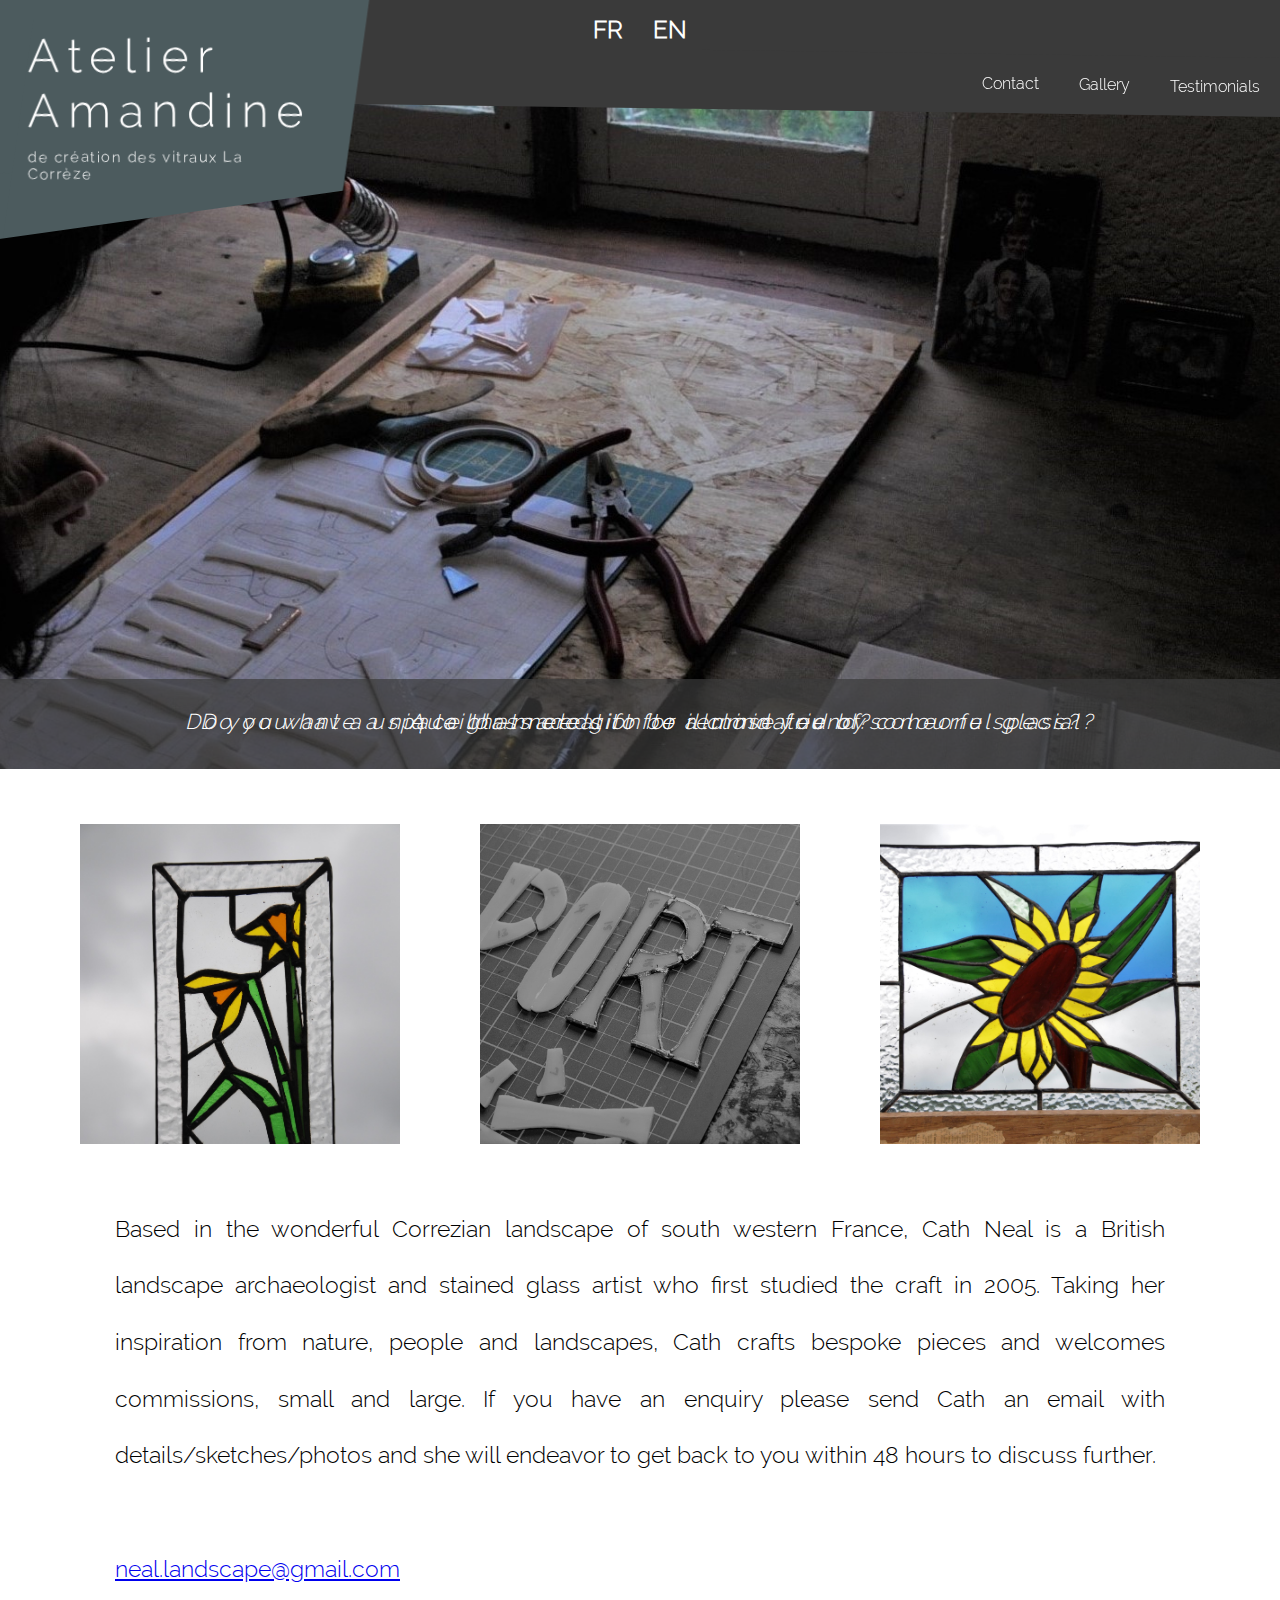
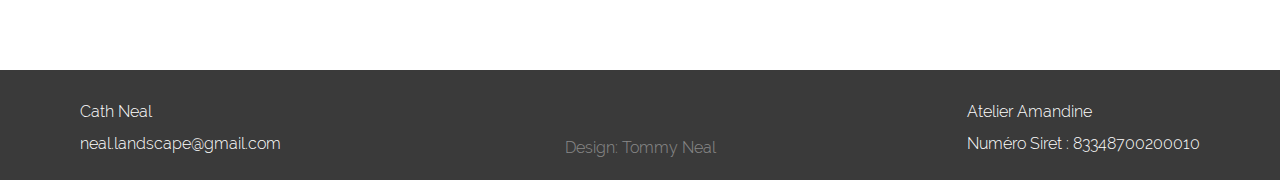
==== index.html @ 633e2542 "Add files via upload" ====
<!DOCTYPE html>
<html lang="en">
<head>
  <meta charset="UTF-8">
  <meta name="viewport" content="width=device-width, initial-scale=1.0">
  <title>Atelier Amandine</title>
  <link rel="stylesheet" type="text/css" href="styles.css">
</head>

<body>

  <!-- Language Toggle Links -->
  <div id="langTogContainer">
    <a class="langToggle" href="index-fr.html"> FR </a>
    <a class="langToggle" href="index.html"> EN </a>
  </div>

  <!-- Heading -->
  <div id="companyNameContainer" class="notranslate">
    <h1 id="companyName">Atelier <br> Amandine</h1>
    <h2 id="tagline">de cr&eacute;ation des vitraux La Corr&egrave;ze</h2>   
  </div>

  <!-- Navigation Bar -->
  <div id="navBarStartPos"></div>
  <div id="container">
    <ul>
      <li > <a href="testimonials-en.html">Testimonials</a></li>
      <li> <a href="gallery-en.html">Gallery</a></li>
      <li>  <a href="contact-en.html">Contact</a></li>
    </ul>
  </div>

  <!-- Background -->
  <div id="main_background">
    <div id="quContainer">
      <p class="quText" id="q1">Do you have a space that needs to be illuminated by colourful glass?</p>
      <p class="quText" id="q2">A tailor-made gift for a close friend?</p>
      <p class="quText" id="q3">Do you want a unique glass creation to remind you of someone special?</p>
    </div>
  </div>

  <!-- Info -->
  <div id="flexContainer">
    <div class="imgContainer">
      <img src="images/flowers1.jpg" alt="Stained glass flowers" class="images">
    </div>
    <div class="imgContainer"  id="workBench">
      <img src="images/workbench1.jpg" alt="Work Bench" class="images">
    </div>
    <div class="imgContainer">
      <img src="images/sunflower1.jpg" alt="Stained glass sunflower" class="images">
    </div>
  </div>
  <div id="textContainer">
    <p id="para"> Based in the wonderful Correzian landscape of south western France, Cath Neal is a British landscape archaeologist and stained glass artist who first studied the craft in 2005. Taking her inspiration from nature, people and landscapes, Cath crafts bespoke pieces and
    welcomes commissions, small and large. If you have an enquiry please send Cath an email with details/sketches/photos and she will 
    endeavor to get back to you within 48 hours to discuss further. <br><br>
    <a href="mailto:neal.landscape@gmail.com">neal.landscape@gmail.com</a></p>
  </div>

  <!--- Footer -->
  <div id="footer">
    <p id="info"> Cath Neal<br>neal.landscape@gmail.com</p>
    <p id="NS"> Atelier Amandine<br>Numéro Siret :  83348700200010</p>
    <p id="design"> Design: Tommy Neal</p>
  </div>

</body>
</html>
---- styles.css ----
/*Adding custom font Raleway*/
@font-face {
  font-family: Raleway;
  src: url(fonts/Raleway-Light.ttf);
}
body{
  margin: 0;
  padding:0;
  font-family: Raleway, Verdana, Geneva, Tahoma, sans-serif;  
  position: relative; /*relative position required for min-width of webpage*/
  top: 0;
  left: 0;
  min-width: 970px; /*min-width of webpage*/
}
 
/*Language Toggle Links*/
#langTogContainer{
  position: fixed;
  top: 0;
  left: 50%;
  transform: translate(-50%, 0); /*Fixed positioning/translate centre the language toggle at the top of page*/
  z-index: 500;
  background-color: rgb(58, 58, 58);
}
.langToggle{
  color: white;
  font-size: 18pt;
  text-decoration: none;
  float: left;
  padding: 15px;
  font-weight: bold;
  transition: background-color 0.6s ease; /*Hover style change eases*/
}
.langToggle:hover{
  background-color: rgb(80, 80, 80); /*Hover style change*/
}

/*Heading and Tagline styles*/
#companyNameContainer {
  width: 340px; 
  height: 215px; 
  margin: 0;
  padding: 0;
  position: absolute;
  top: 0;
  left: 0;
  background-color: rgb(76, 91, 94);
  transform: skewY(-8deg); /*Skew container to give slanted style on bottom*/
  z-index: 200;
}
#companyNameContainer::before {
  width: 100%;
  height: 100%;
  content: "";
  position:absolute;
  top: 0;
  left: 18px;
  background: rgb(76, 91, 94);
  transform: skewX(-8deg); /*Add the same container before and skew in the x direction to give slanted style on right side*/
}
#companyNameContainer::after{ /*Add the same container after and reverse skew in y direction, this container covers transparent space left in the top left corner from previous skews*/ 
  width: 95%;
  height: 100%;
  content: "";
  position:absolute;
  top: -20%;
  left: 0;
  background: rgb(76, 91, 94);
  transform: skewY(8deg);
  z-index: -300;
}
#companyName {
  font-weight: 100;
  color: white;
  font-size: 35pt;
  margin: 0;
  padding: 28px 28px 0px 28px;
  max-width: 100%;
  letter-spacing: 0.17em;
  transform: skewY(8deg); /*Reverse Skew inherited from container so that text is straight*/
}
#tagline{
  color: white;
  font-weight: 100;
  font-size: 11pt;
  font-weight: 100;
  letter-spacing: 0.1em;
  margin: 0;
  padding: 10px 28px 28px 28px;
  transform: skewY(8deg) /*Reverse Skew inherited from container so that text is straight*/
}
  
/*NavBar Styles*/
  
#navBarStartPos{
  width: 100%;
  height: 49px; /*49px div to offset start position of navigation bar*/ 
  background-color: rgba(58, 58, 58);
}
#container{
  overflow: hidden;
  position: sticky;
  top:0;
  margin: 0;
  background-image: linear-gradient(to bottom, rgb(58, 58, 58, 1) 50%, rgb(58, 58, 58, 0)50%); /*Used to cover transparent space left by skew of <ul> and <li>'s, bottom half is left transparent so bottom skew style is left visible*/
  z-index: 100;

}
ul {
  list-style-type: none;
  margin: 0;
  padding: 0;
  overflow: hidden; /*Hide skew overflow*/
  background: rgba(58, 58, 58);
  position: -webkit-sticky; /* Safari */   
  position: sticky;
  top: 0;
  margin: 0 0 16px 0; /*Bottom margin used to create transparent skew for NavBar. If skewY() angle on ul/li/li a change, this must also be changed to fit.*/
  transform: skewY(0.8deg); /*Skew style for bottom of NavBar*/
  z-index: 100;

}
li {
  float: right; 
  transform: skewY(0.8deg); /*Skew style for bottom of NavBar*/
}
li a {
  text-decoration: none;
  color: white;
  display: block;
  padding:20px;
  transform: skewY(-1.6deg); /*Reverse inherited skews for text in NavBar*/
  transition: background-color 0.6s ease; /*Hover style change eases*/
}
li a:hover{
  background-color: rgb(80, 80, 80)
}
  
/* Background */
  
#main_background{
  position: relative; /*relative positioning to move slightly down*/
  top: -75px; 
  left: 0;
  width: 100%;
  height: 80vh; /*height not covering the whole viewport*/
  margin: 0;
  z-index: -20; /*low z index for rotating questions to be on top*/
  background: url("images/WorkingOriginal1111.jpg") no-repeat right bottom fixed; /*main picture for homepage, fixed positioning*/
  background-size: cover;
}
#quContainer{
  width: 100%;
  background-color: rgb(58, 58, 58, 0.7);
  height: 90px;
  position: absolute;
  bottom: 0;
  left: 0;
  right: 0;
}
.quText {
  width: 100%;
  font-size: 16pt;
  font-style: italic;
  letter-spacing: 0.15em;
  margin: 0;
  position: absolute;
  top: 30px;
  left: 0;
  text-align: center;
  color: white;
  animation-duration: 30s; /*animation settings for rotating questions on bottom on main picture*/
  animation-timing-function: ease-in-out;
  animation-iteration-count: infinite;
  -webkit-animation-timing-function: ease-in-out;
  -webkit-animation-duration: 30s;
  -webkit-animation-timing-function: infinite;
}
/*animation names for each question*/
#q1{
  animation-name: anim_1;
  -webkit-animation-name: anim_1;
}
#q2{
  animation-name: anim_2;
  -webkit-animation-name: anim_2;
}
#q3{
  animation-name: anim_3;
  -webkit-animation-name: anim_3;
}
@keyframes anim_1 {
  0%, 6% {opacity: 0; } /*fade in q1*/
  6%, 27% {opacity: 1; } /*max opacity*/
  33%, 100% {opacity: 0; } /*fade out q1*/
}
@-webkit-keyframes anim_1 {
  0%, 6% {opacity: 0; } /*fade in q1*/
  6%, 27% {opacity: 1; } /*max opacity*/
  33%, 100% {opacity: 0; } /*fade out q1*/
}
@keyframes anim_2 {
  0%, 33% {opacity: 0; } /*fade in q2*/
  39%, 60% {opacity: 1; } /*max opacity*/
  66%, 100% {opacity: 0; } /*fade out q2*/
}
@-webkit-keyframes anim_2 {
  0%, 33% {opacity: 0; } /*fade in q2*/
  39%, 60% {opacity: 1; } /*max opacity*/
  66%, 100% {opacity: 0; } /*fade out q2*/
}
@keyframes anim_3 {
  0%, 66% {opacity: 0; }/*fade in q3*/
  72%, 94% {opacity: 1; } /*max opacity*/
  94%, 100% {opacity: 0; } /*fade out q3*/
}
@-webkit-keyframes anim_3 {
  0%, 66% {opacity: 0; }/*fade in q3*/
  72%, 94% {opacity: 1; } /*max opacity*/
  94%, 100% {opacity: 0; } /*fade out q3*/
}
/* Info */
#flexContainer{
  position: relative;
  top: -50px; /*relative positioning to show top of pictures to user when page loads*/
  left: 0;
  display: flex; /*using flex display for responsive style*/
  flex-direction: row; /*flex in row direction*/
  margin: 0;
  padding: 15px 40px 15px 40px;
  max-width: 100%;
}
.imgContainer{
  margin: 0;
  padding: 15px 40px 15px 40px;
  flex: 33.33%; /*each picture takes a third of the space*/
}
.images{
  width: 100%;
}
#textContainer{
  position: relative; /*Container of main information positioned slightly higher to match picture above*/
  top: -50px; 
  padding: 0px 115px 0px 115px;
}
#para{
  text-align: justify;
  font-size: 17pt;
  line-height: 2.5em;
  font-weight: 500;
}

/* Footer */
#footer{
  position: relative; /*Position footer at bottom of page*/
  bottom: 0;
  left: 0;
  background-color: rgb(58, 58, 58);
  width: 100%;
  height: 110px;
  color: white;
  font-size: 12pt;
  line-height: 2em;
}
#info{
  position: absolute; /*position personal info to right*/
  top: 10px;
  left: 80px;
}
#design {
  width: 175px;
  text-align: center;
  opacity: 0.4;
  position: absolute;
  left: 50%;
  transform: translateX(-50%);
  bottom: 0;
}
#NS{
  position: absolute; /*position company info to left*/
  top: 10px;
  right: 80px;
}


/* Contact Form Styles */
#formContainer {
  position: relative; /*Push form down slightly*/
  top: 150px;
  padding: 0 20vw 50px 20vw;
}
#contactContainer{
  width: 600px;
  margin: auto;
  margin-bottom: 50px;
}
#alertBox {
  padding: 10px;
  display: none; /*Alert not displayed until form submitted incorrectly*/
}
#alert {
  padding: 10px;
  width: 250px;
  text-align: center;
  background-color: rgb(58, 58, 58);
  color: white;
  border-radius: 4px; /*rounded corners*/
}
input[type=text], select, textarea { /*selecting inputs*/
  font-family: Raleway, Verdana, Geneva, Tahoma, sans-serif;
  letter-spacing: 0.01em;
  width: 100%; 
  padding: 12px;
  border: 1px solid rgb(80, 80, 80); 
  border-radius: 4px; /*rounded corners*/
  box-sizing: border-box;
  margin-top: 6px; 
  margin-bottom: 16px; 
  resize: none;
}
input[type=submit] { /*selecting submit button*/
  font-family: Raleway, Verdana, Geneva, Tahoma, sans-serif;
  background-color: rgb(58, 58, 58);
  color: white;
  padding: 12px 20px;
  border: none;
  border-radius: 4px; /*rounded corners*/
  cursor: pointer; /*pointer when hovering*/
  letter-spacing: 0.1em;
}
input[type=submit]:hover { /*change style of submit when hovering*/
  background-color: rgb(80, 80, 80);
}
/* Gallery Styles */
#galleryContainer {
  max-width: 1200px; 
  min-width: 950px;
  height: 85vh; /*user can view whole gallery with navebar and heading in viewport*/
  position: relative;
  margin: 90px auto; /*add top and bottom margin, centre align*/
  background-color: rgba(58, 58, 58, 0.5);
  display: none; /*initially not visible, visibility changed in app2.js*/
  transition: 1s ease-in-out; /*when size is changed, transition is eased*/
}
#prev, #next {
  cursor: pointer; /*pointer on hover*/
  position: absolute;
  top: 50%;
  width: auto;
  margin-top: -22px;
  padding: 16px;
  color: white;
  font-weight: bold;
  font-size: 18px;
  transition: 0.6s ease; /*hover style change eased*/
  border-radius: 0 3px 3px 0; /*inside corners rounded*/
  user-select: none; /*can not highligh arrow as you can with text, produces more of an icon*/
}
#next {
  right: 0; /*move next button to opposite side*/
  border-radius: 3px 0 0 3px; /*inside corners rounded*/
}
#prev:hover, #next:hover {
  background-color: rgba(0,0,0,0.8); /*hover colour change*/
}
.slides{
  height: 100%;
  position: absolute;
  left: 50%; /*centre slides*/
  top: 0;
  transform: translateX(-50%); /*centre slides*/
}
.contentContainer{
  height: 94%; /*3% space at top and bottom*/
  position: relative;
  top: 0;
  left: 0;
  margin: 3% 0; /*centres img conytainers*/
}
.galleryImg{
  display: block;
  height: 100%;
}
.text{
  box-sizing: border-box;
  background-color: rgb(0, 0, 0, 0.6);
  position: absolute;
  left: 0;
  bottom: 0;
  width: 100%;
  height: 38px;
  padding: 2%;
  color: white;
  transition: 1s ease; /*when size is changed, transition is eased*/
}
.prompt{
  text-align: center;
  display: block;
}
.caption{
  display: none;
  text-align: justify;
  opacity: 0;
  transition: 1s ease; /*when opacity is changed, transition is eased*/
  padding-left: 1em;
  padding-right: 1em;
}
/* Fading animation for image changes in gallery*/
.fade {
  -webkit-animation-name: fade;
  -webkit-animation-duration: 1.5s;
  animation-name: fade;
  animation-duration: 1.5s;
}

@-webkit-keyframes fade {
  from {opacity: .4}
  to {opacity: 1}
}

@keyframes fade {
  from {opacity: .4}
  to {opacity: 1}
}

/*Testimonial Styles*/
#testsContainer{
  width: 100%;
  position: relative;
  top: 0;
  display: flex; /*using flex display for responsive style*/ 
  flex-direction: row-reverse; /*flex in reverse row direction*/
  flex-wrap: wrap; /*wraps onto new line after two testimonials*/
}
.testContainer{
  box-sizing: border-box; /*include padding in dimensions*/
  flex: 0 50%; /*items take 50% of room per row, and do not grow*/
  position: relative;
  top: 0;
  left: 0;
}

.testText{
  font-size: 14pt;
  text-align: justify;
  font-style: italic;
  line-height: 3em;
  letter-spacing: 1px;

}
.quoteMarkStart, .quoteMarkEnd{
  font-size: 6em;
  font-family: Georgia, serif; /*different font for quote marks*/
  font-weight: 100;
  color: rgb(0, 0, 0, 0.6);
}
.quoteMarkEnd{
  position: relative; /* position more to the right*/
  top: 0.5em;
  left: 1em;
}
.left{
  padding: 100px 75px 100px 200px; /*more padding on outside and less on inside*/
}
.right{
  padding: 100px 200px 100px 75px; /*more padding on outside and less on inside*/
}
.left .testText{
  position: relative; /*move quote slightly down*/
  top: 100px;
}


/* Responsive Styles */
@media only screen and (max-width: 1300px){
  .para{
    font-size: 15pt; /*change font size at smaller screen size*/
  }
}
@media only screen and (max-width: 1150px){
  #workBench {
    display: none; /*reduce number of pictures to two on main page at smaller screen size*/
  }
  .imgContainer{
    flex: 50%;
  }
}
@media only screen and (max-width: 990px){
  #langTogContainer{
    position: absolute;
    left: 485px; /*Stops Toggle buttons from drifting left with resizing past min width of body*/

  }
  #formContainer{
    padding: 0 200px 0 200px; /*less padding on form at smaller screen size*/
  }

}
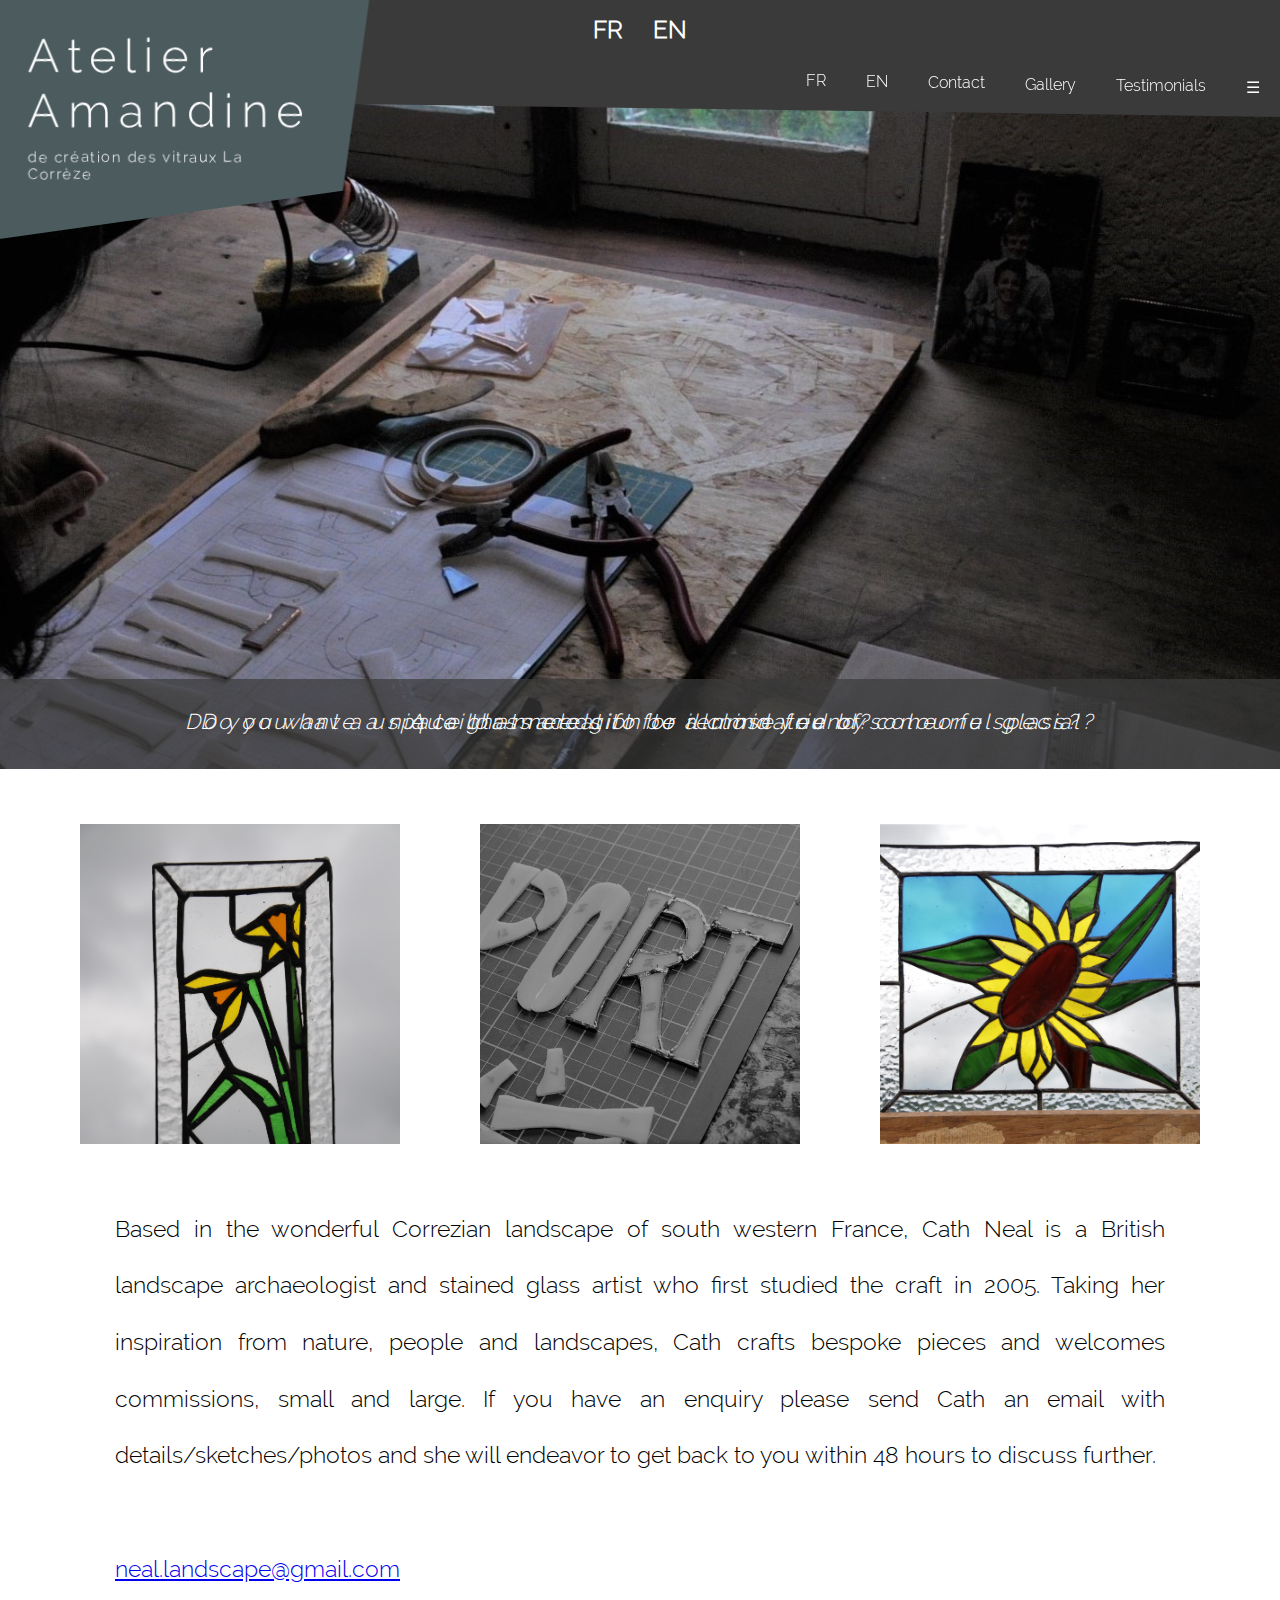
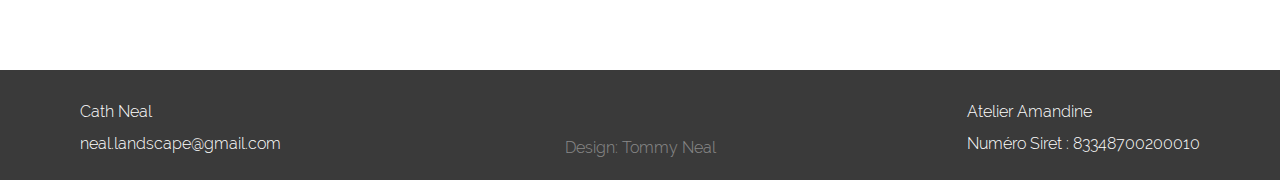
==== commit 443882b5: "Responsive Nav bar update" ====
--- a/index.html
+++ b/index.html
@@ -25,9 +25,12 @@
   <div id="navBarStartPos"></div>
   <div id="container">
     <ul>
-      <li > <a href="testimonials-en.html">Testimonials</a></li>
-      <li> <a href="gallery-en.html">Gallery</a></li>
-      <li>  <a href="contact-en.html">Contact</a></li>
+      <li class="dropdown"> <a href="">&#9776;</a> </li>
+      <li class="dropdownItems"> <a href="testimonials-en.html">Testimonials</a></li>
+      <li class="dropdownItems"> <a href="gallery-en.html">Gallery</a></li>
+      <li class="dropdownItems">  <a href="contact-en.html">Contact</a></li>
+      <li class="dropdownItems mobLang"> <a href="index.html"> EN </a> </li>
+      <li class="dropdownItems mobLang"> <a href="index-fr.html"> FR </a> </li>
     </ul>
   </div>
 
@@ -41,22 +44,24 @@
   </div>
 
   <!-- Info -->
-  <div id="flexContainer">
-    <div class="imgContainer">
-      <img src="images/flowers1.jpg" alt="Stained glass flowers" class="images">
+  <div id="wrapper">
+    <div id="flexContainer">
+      <div class="imgContainer">
+        <img src="images/flowers1.jpg" alt="Stained glass flowers" class="images">
+      </div>
+      <div class="imgContainer"  id="workBench">
+        <img src="images/workbench1.jpg" alt="Work Bench" class="images">
+      </div>
+      <div class="imgContainer">
+        <img src="images/sunflower1.jpg" alt="Stained glass sunflower" class="images">
+      </div>
     </div>
-    <div class="imgContainer"  id="workBench">
-      <img src="images/workbench1.jpg" alt="Work Bench" class="images">
+    <div id="textContainer">
+      <p id="para"> Based in the wonderful Correzian landscape of south western France, Cath Neal is a British landscape archaeologist and stained glass artist who first studied the craft in 2005. Taking her inspiration from nature, people and landscapes, Cath crafts bespoke pieces and
+      welcomes commissions, small and large. If you have an enquiry please send Cath an email with details/sketches/photos and she will 
+      endeavor to get back to you within 48 hours to discuss further. <br><br>
+      <a href="mailto:neal.landscape@gmail.com">neal.landscape@gmail.com</a></p>
     </div>
-    <div class="imgContainer">
-      <img src="images/sunflower1.jpg" alt="Stained glass sunflower" class="images">
-    </div>
-  </div>
-  <div id="textContainer">
-    <p id="para"> Based in the wonderful Correzian landscape of south western France, Cath Neal is a British landscape archaeologist and stained glass artist who first studied the craft in 2005. Taking her inspiration from nature, people and landscapes, Cath crafts bespoke pieces and
-    welcomes commissions, small and large. If you have an enquiry please send Cath an email with details/sketches/photos and she will 
-    endeavor to get back to you within 48 hours to discuss further. <br><br>
-    <a href="mailto:neal.landscape@gmail.com">neal.landscape@gmail.com</a></p>
   </div>
 
   <!--- Footer -->
@@ -65,6 +70,9 @@
     <p id="NS"> Atelier Amandine<br>Numéro Siret :  83348700200010</p>
     <p id="design"> Design: Tommy Neal</p>
   </div>
+  
+  <!-- Scripts -->
+  <script src="navBarApp.js"></script>
 
 </body>
-</html>+</html>
--- a/styles.css
+++ b/styles.css
@@ -306,7 +306,7 @@
   color: white;
   border-radius: 4px; /*rounded corners*/
 }
-input[type=text], select, textarea { /*selecting inputs*/
+input[type=text], input[type=email], select, textarea { /*selecting inputs*/
   font-family: Raleway, Verdana, Geneva, Tahoma, sans-serif;
   letter-spacing: 0.01em;
   width: 100%; 
@@ -487,12 +487,11 @@
 }
 @media only screen and (max-width: 990px){
   #langTogContainer{
-    position: absolute;
     left: 485px; /*Stops Toggle buttons from drifting left with resizing past min width of body*/
 
   }
   #formContainer{
-    padding: 0 200px 0 200px; /*less padding on form at smaller screen size*/
+    padding: 0 200px 50px 200px; /*less padding on form at smaller screen size*/
   }
 
-}+}
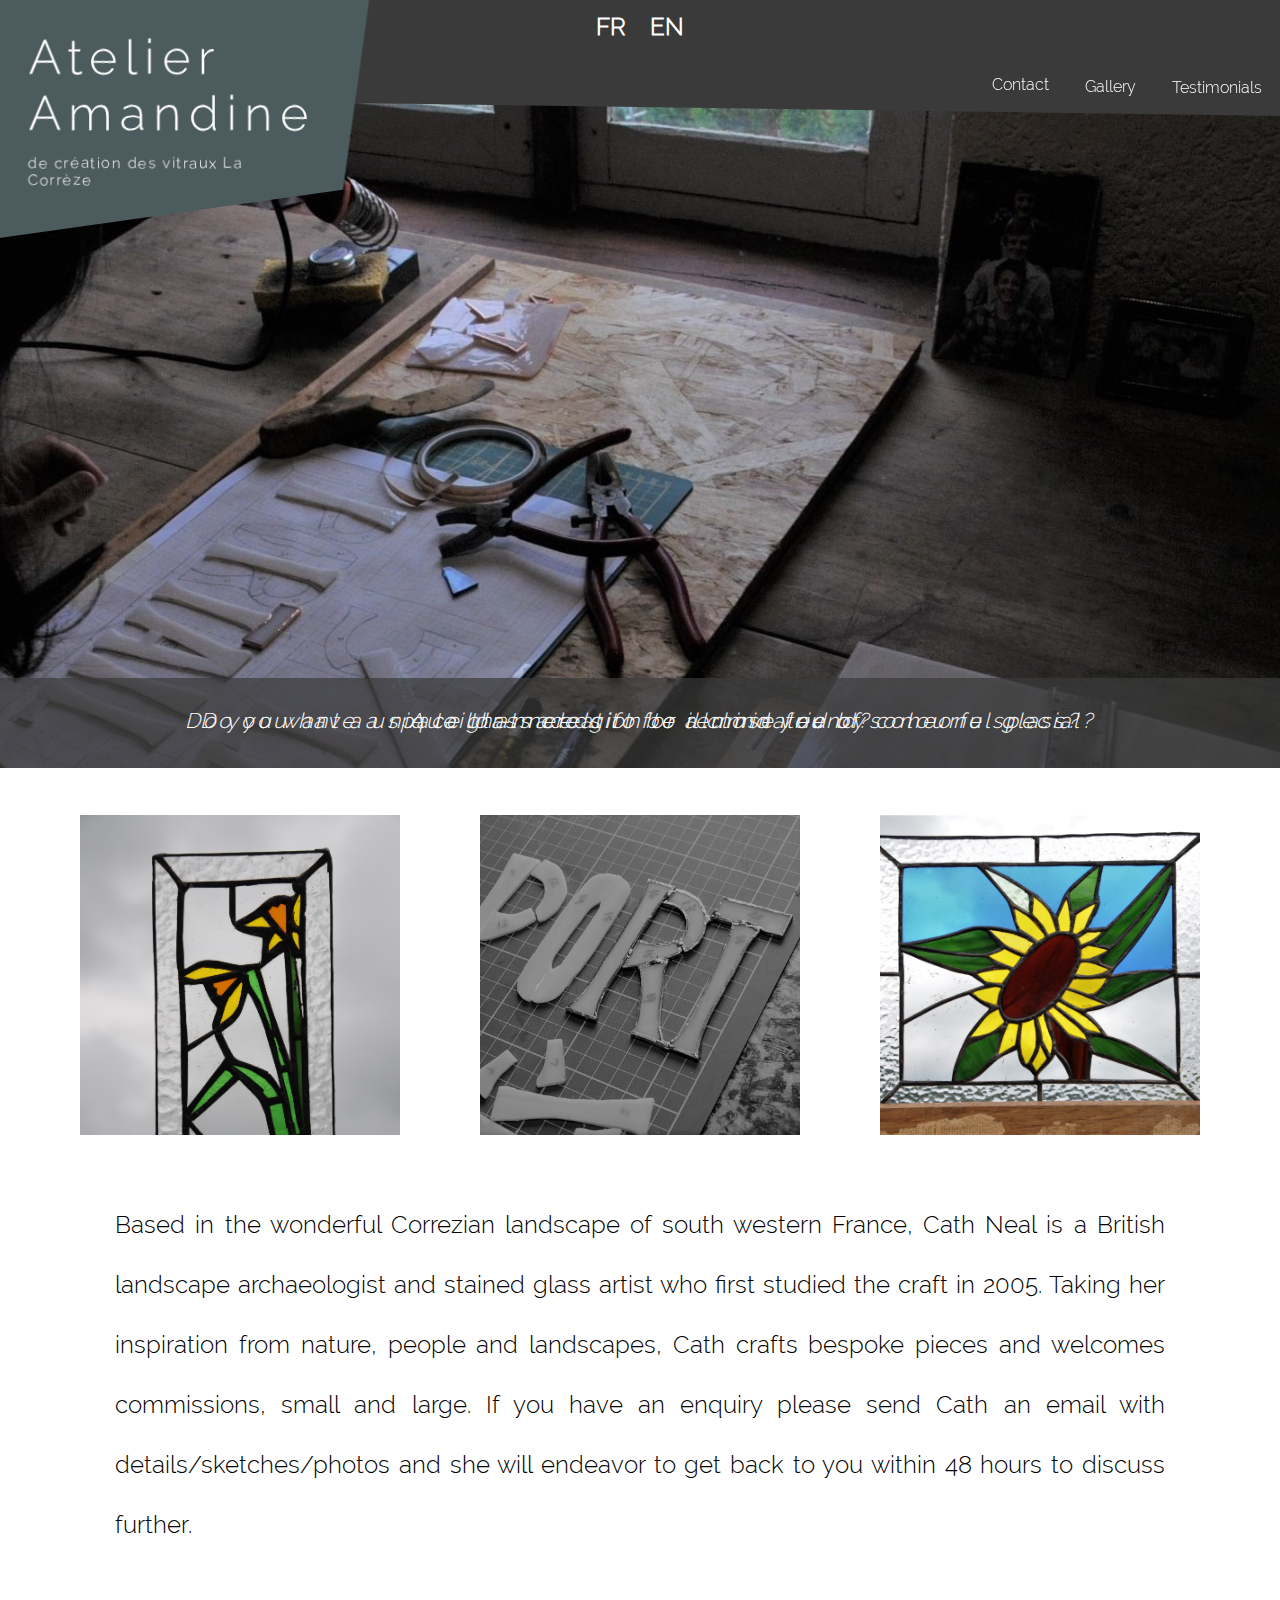
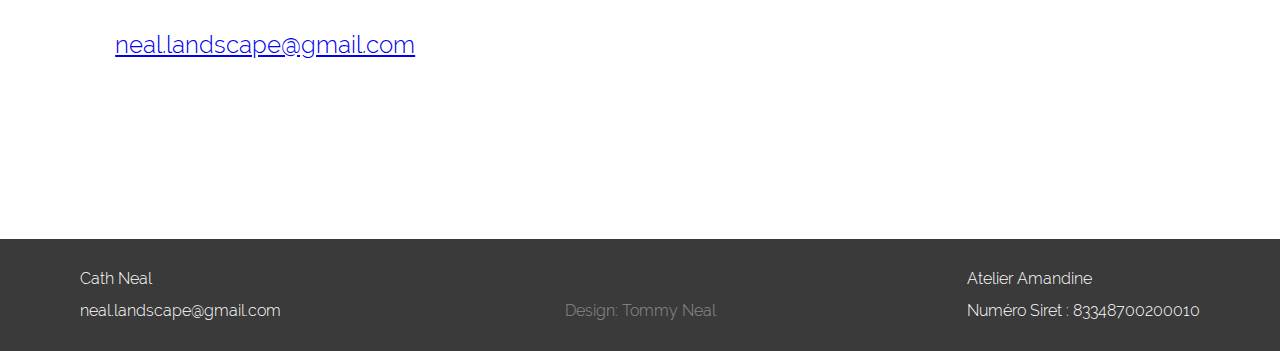
==== commit 0a1969a8: "Update index.html" ====
--- a/index.html
+++ b/index.html
@@ -46,13 +46,13 @@
   <!-- Info -->
   <div id="wrapper">
     <div id="flexContainer">
-      <div class="imgContainer">
+      <div class="imgContainer" id ="flowers">
         <img src="images/flowers1.jpg" alt="Stained glass flowers" class="images">
       </div>
       <div class="imgContainer"  id="workBench">
         <img src="images/workbench1.jpg" alt="Work Bench" class="images">
       </div>
-      <div class="imgContainer">
+      <div class="imgContainer" id="sunflower">
         <img src="images/sunflower1.jpg" alt="Stained glass sunflower" class="images">
       </div>
     </div>
--- a/styles.css
+++ b/styles.css
@@ -3,14 +3,13 @@
   font-family: Raleway;
   src: url(fonts/Raleway-Light.ttf);
 }
+html{
+  font-size: 16px;
+}
 body{
   margin: 0;
   padding:0;
-  font-family: Raleway, Verdana, Geneva, Tahoma, sans-serif;  
-  position: relative; /*relative position required for min-width of webpage*/
-  top: 0;
-  left: 0;
-  min-width: 970px; /*min-width of webpage*/
+  font-family: Raleway, Verdana, Geneva, Tahoma, sans-serif; 
 }
  
 /*Language Toggle Links*/
@@ -24,10 +23,10 @@
 }
 .langToggle{
   color: white;
-  font-size: 18pt;
+  font-size: 1.5rem;
   text-decoration: none;
   float: left;
-  padding: 15px;
+  padding: 0.5em;
   font-weight: bold;
   transition: background-color 0.6s ease; /*Hover style change eases*/
 }
@@ -37,8 +36,8 @@
 
 /*Heading and Tagline styles*/
 #companyNameContainer {
-  width: 340px; 
-  height: 215px; 
+  width: 21.25rem; 
+  height: 13.4rem; 
   margin: 0;
   padding: 0;
   position: absolute;
@@ -52,9 +51,9 @@
   width: 100%;
   height: 100%;
   content: "";
-  position:absolute;
-  top: 0;
-  left: 18px;
+  position: absolute;
+  top: 0;
+  left: 1.125rem;
   background: rgb(76, 91, 94);
   transform: skewX(-8deg); /*Add the same container before and skew in the x direction to give slanted style on right side*/
 }
@@ -62,7 +61,7 @@
   width: 95%;
   height: 100%;
   content: "";
-  position:absolute;
+  position: absolute;
   top: -20%;
   left: 0;
   background: rgb(76, 91, 94);
@@ -72,21 +71,21 @@
 #companyName {
   font-weight: 100;
   color: white;
-  font-size: 35pt;
-  margin: 0;
-  padding: 28px 28px 0px 28px;
+  font-size: 3rem;
+  margin: 0;
+  padding: 0.6em 0.6em 0em 0.6em;
   max-width: 100%;
-  letter-spacing: 0.17em;
+  letter-spacing: 0.16em;
   transform: skewY(8deg); /*Reverse Skew inherited from container so that text is straight*/
 }
 #tagline{
   color: white;
   font-weight: 100;
-  font-size: 11pt;
+  font-size: 0.92rem;
   font-weight: 100;
   letter-spacing: 0.1em;
   margin: 0;
-  padding: 10px 28px 28px 28px;
+  padding: 0.9em 1.9em 0em 1.9em;
   transform: skewY(8deg) /*Reverse Skew inherited from container so that text is straight*/
 }
   
@@ -94,7 +93,7 @@
   
 #navBarStartPos{
   width: 100%;
-  height: 49px; /*49px div to offset start position of navigation bar*/ 
+  height: 3.25rem; /*49px div to offset start position of navigation bar*/ 
   background-color: rgba(58, 58, 58);
 }
 #container{
@@ -128,12 +127,18 @@
   text-decoration: none;
   color: white;
   display: block;
-  padding:20px;
+  padding: 1.125em;
   transform: skewY(-1.6deg); /*Reverse inherited skews for text in NavBar*/
   transition: background-color 0.6s ease; /*Hover style change eases*/
 }
 li a:hover{
   background-color: rgb(80, 80, 80)
+}
+.mobLang {
+  display: none;
+}
+.dropdown{
+  display: none;
 }
   
 /* Background */
@@ -152,7 +157,7 @@
 #quContainer{
   width: 100%;
   background-color: rgb(58, 58, 58, 0.7);
-  height: 90px;
+  height: 5.6rem;
   position: absolute;
   bottom: 0;
   left: 0;
@@ -160,12 +165,12 @@
 }
 .quText {
   width: 100%;
-  font-size: 16pt;
+  font-size: 1.333rem;
   font-style: italic;
   letter-spacing: 0.15em;
   margin: 0;
   position: absolute;
-  top: 30px;
+  top: 33%;
   left: 0;
   text-align: center;
   color: white;
@@ -220,32 +225,34 @@
   94%, 100% {opacity: 0; } /*fade out q3*/
 }
 /* Info */
+#wrapper{
+  position: relative;
+  top: -60px;
+  left: 0;
+}
 #flexContainer{
   position: relative;
-  top: -50px; /*relative positioning to show top of pictures to user when page loads*/
   left: 0;
   display: flex; /*using flex display for responsive style*/
   flex-direction: row; /*flex in row direction*/
   margin: 0;
-  padding: 15px 40px 15px 40px;
+  padding: 1rem 2.5rem 1rem 2.5rem;
   max-width: 100%;
 }
 .imgContainer{
   margin: 0;
-  padding: 15px 40px 15px 40px;
+  padding: 1rem 2.5rem 1rem 2.5rem;
   flex: 33.33%; /*each picture takes a third of the space*/
 }
 .images{
   width: 100%;
 }
 #textContainer{
-  position: relative; /*Container of main information positioned slightly higher to match picture above*/
-  top: -50px; 
-  padding: 0px 115px 0px 115px;
+  padding: 0 7.2rem 5rem;
 }
 #para{
   text-align: justify;
-  font-size: 17pt;
+  font-size: 1.5rem;
   line-height: 2.5em;
   font-weight: 500;
 }
@@ -257,42 +264,45 @@
   left: 0;
   background-color: rgb(58, 58, 58);
   width: 100%;
-  height: 110px;
-  color: white;
-  font-size: 12pt;
+  height: 7rem;
+  color: white;
+  font-size: 1rem;
   line-height: 2em;
 }
 #info{
   position: absolute; /*position personal info to right*/
-  top: 10px;
+  margin: 1.5rem 0;
+  top: 0;
   left: 80px;
 }
 #design {
-  width: 175px;
-  text-align: center;
   opacity: 0.4;
   position: absolute;
   left: 50%;
   transform: translateX(-50%);
   bottom: 0;
+  margin: 1.5rem 0;
 }
 #NS{
   position: absolute; /*position company info to left*/
-  top: 10px;
+  top: 0;
   right: 80px;
+  margin: 1.5rem 0;
 }
 
 
 /* Contact Form Styles */
 #formContainer {
   position: relative; /*Push form down slightly*/
-  top: 150px;
-  padding: 0 20vw 50px 20vw;
+  top: 0;
+  width: 80vw;
+  margin: auto;
+  padding: 10rem 0 5rem;
 }
 #contactContainer{
-  width: 600px;
-  margin: auto;
   margin-bottom: 50px;
+  font-size: 1.4rem;
+  text-align: justify;
 }
 #alertBox {
   padding: 10px;
@@ -333,8 +343,6 @@
 }
 /* Gallery Styles */
 #galleryContainer {
-  max-width: 1200px; 
-  min-width: 950px;
   height: 85vh; /*user can view whole gallery with navebar and heading in viewport*/
   position: relative;
   margin: 90px auto; /*add top and bottom margin, centre align*/
@@ -425,28 +433,23 @@
 
 /*Testimonial Styles*/
 #testsContainer{
-  width: 100%;
-  position: relative;
-  top: 0;
-  display: flex; /*using flex display for responsive style*/ 
-  flex-direction: row-reverse; /*flex in reverse row direction*/
-  flex-wrap: wrap; /*wraps onto new line after two testimonials*/
-}
-.testContainer{
-  box-sizing: border-box; /*include padding in dimensions*/
-  flex: 0 50%; /*items take 50% of room per row, and do not grow*/
-  position: relative;
-  top: 0;
-  left: 0;
-}
-
+  margin: 20rem 0 10rem;
+}
+.testEven{
+  padding: 0rem 10rem 20rem 5rem;
+}
+.testOdd{
+  padding: 0rem 5rem 20rem 10rem;
+}
+#testLast{
+  padding: 0rem 10rem 0rem;
+}
 .testText{
-  font-size: 14pt;
+  font-size: 1.2rem;
   text-align: justify;
   font-style: italic;
   line-height: 3em;
-  letter-spacing: 1px;
-
+  letter-spacing: 0.06rem;
 }
 .quoteMarkStart, .quoteMarkEnd{
   font-size: 6em;
@@ -459,25 +462,13 @@
   top: 0.5em;
   left: 1em;
 }
-.left{
-  padding: 100px 75px 100px 200px; /*more padding on outside and less on inside*/
-}
-.right{
-  padding: 100px 200px 100px 75px; /*more padding on outside and less on inside*/
-}
-.left .testText{
-  position: relative; /*move quote slightly down*/
-  top: 100px;
-}
 
 
 /* Responsive Styles */
-@media only screen and (max-width: 1300px){
-  .para{
-    font-size: 15pt; /*change font size at smaller screen size*/
-  }
-}
 @media only screen and (max-width: 1150px){
+  html{
+    font-size: 14px;
+  }
   #workBench {
     display: none; /*reduce number of pictures to two on main page at smaller screen size*/
   }
@@ -486,12 +477,155 @@
   }
 }
 @media only screen and (max-width: 990px){
+  html{
+    font-size: 12px;
+  }
+
+}
+@media only screen and (max-width: 750px){
+  html{
+    font-size: 10px;
+  }
+}
+@media only screen and (max-width: 595px){
+  #navBarStartPos{
+    display: none;
+  }
   #langTogContainer{
-    left: 485px; /*Stops Toggle buttons from drifting left with resizing past min width of body*/
-
+    display: none;
+  }
+  .dropdownItems{
+    display: none;
+  }
+  .dropdown{
+    display: block;
+    font-weight: bold;
+    font-size: 1.5rem;
+  }
+  li{
+    float: right;
+    clear: right;
+  }
+  .openMobNav{
+    display: block;
+  }
+  #main_background{
+    display: none;
+  }
+  #sunflower{
+    display: none;
+  }
+  .imgContainer{
+    padding: 0;
+  }
+  #flexContainer{
+    padding: 0;
+  }
+  #wrapper{
+    top: -20px;
+  }
+  #textContainer{
+    padding: 2rem 4rem 0 4rem;
+  }
+  #companyName{
+    font-size: 2rem;
+    transform: skewY(5deg); 
+  }
+  #tagline{
+    display: none;
+    transform: skewY(5);
+  }
+  #info{
+    left: 30px;
+  }
+  #NS{
+    top: 5rem;
+    left: 30px;
+  }
+  #design{
+    transform: translateX(0);
+    left: 30px;
+    top: 10rem; 
+  }
+  #footer{
+    height: 15rem;
+  }
+  #companyNameContainer {
+    width: 14.2rem; 
+    height: 8.9rem;
+    transform: skewY(-5deg);
+  }
+  #companyNameContainer::before {
+    transform: skewX(-5deg);
+  }
+  #companyNameContainer::after{
+    transform: skewY(5deg);
   }
   #formContainer{
-    padding: 0 200px 50px 200px; /*less padding on form at smaller screen size*/
-  }
-
-}
+    padding-top: 5rem;
+  }
+  #testsContainer{
+  margin: 4rem 0 2rem;
+  }
+  .testEven, .testOdd, #testLast{
+    padding: 5rem;
+  }
+  .testText{
+    letter-spacing: 1px;
+    line-height: 2.5em;
+  }
+  #galleryContainer {
+    position: relative;
+    margin: 60px auto; /*add top and bottom margin, centre align*/
+    background-color: rgba(255, 255, 255, 0);
+    display: block;
+    height: auto;
+  }
+  #prev, #next {
+  display: none;
+  }
+  .slides{
+    height: auto;
+    position: static;
+    transform: translateX(0); /*centre slides*/
+  
+  }
+  .contentContainer{
+    height: auto; /*3% space at top and bottom*/
+    position: relative;
+    top: 0;
+    left: 0;
+    margin: 0; /*centres img containers*/
+  }
+  .galleryImg{
+    display: block;
+    height: auto;
+    width: 100%;
+    margin: auto;
+  }
+  .text{
+    box-sizing: border-box;
+    background-color: rgb(0, 0, 0, 0);
+    position: relative;
+    width: 100%;
+    height: auto;
+    padding: 2%;
+    color: black;
+    transition: none; /*when size is changed, transition is eased*/
+    margin-bottom: 3rem;
+  }
+  .prompt{
+    display: none;
+  }
+  .caption{
+    font-weight: bold;
+    font-style: italic;
+    display: block;
+    opacity: 1;
+    transition: none; /*when opacity is changed, transition is eased*/
+    padding-left: 1em;
+    padding-right: 1em;
+    color: rgb(112, 106, 106);
+    font-size: 1.6rem;
+  }
+}
